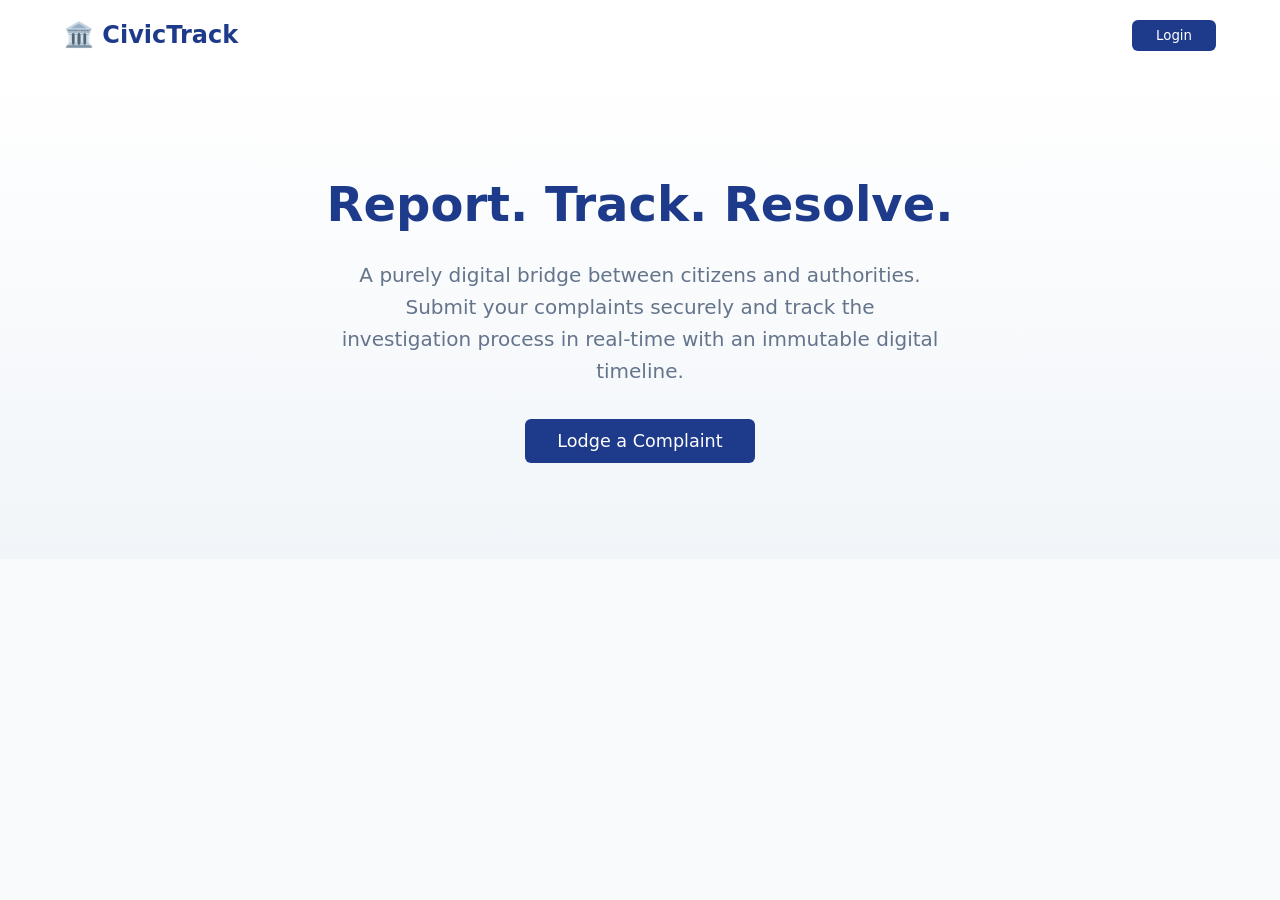
==== Civic Track/Civic Track/Frontend/index.html @ a19774f8 "set up frontend foundation" ====
<!DOCTYPE html>
<html lang="en">
<head>
    <meta charset="UTF-8">
    <meta name="viewport" content="width=device-width, initial-scale=1.0">
    <title>CivicTrack | Transparent Complaint Management</title>
    <link rel="stylesheet" href="styles.css">
</head>
<body>

    <header>
        <div class="logo">🏛️ CivicTrack</div>
        <nav>
            <button class="btn-primary" onclick="alert('Login portal coming in Phase 3!')">Login</button>
        </nav>
    </header>

    <main>
        <section class="hero">
            <h1>Report. Track. Resolve.</h1>
            <p>A purely digital bridge between citizens and authorities. Submit your complaints securely and track the investigation process in real-time with an immutable digital timeline.</p>
            <button class="btn-primary" style="font-size: 1.1rem; padding: 0.75rem 2rem;">Lodge a Complaint</button>
        </section>
    </main>

    <script src="app.js"></script>
</body>
</html>
---- Civic Track/Civic Track/Frontend/styles.css ----
:root {
    --primary-color: #1e3a8a; 
    --accent-color: #3b82f6;
    --background-light: #f8fafc;
    --text-dark: #0f172a;
    --text-light: #64748b;
    --shadow-sm: 0 1px 3px rgba(0,0,0,0.1);
    --shadow-md: 0 4px 6px -1px rgba(0,0,0,0.1);
}

* {
    margin: 0;
    padding: 0;
    box-sizing: border-box;
    font-family: 'Segoe UI', system-ui, sans-serif;
}

body {
    background-color: var(--background-light);
    color: var(--text-dark);
    line-height: 1.6;
}


header {
    background-color: white;
    padding: 1rem 5%;
    display: flex;
    justify-content: space-between;
    align-items: center;
    box-shadow: var(--shadow-sm);
}

.logo {
    font-size: 1.5rem;
    font-weight: bold;
    color: var(--primary-color);
}

.btn-primary {
    background-color: var(--primary-color);
    color: white;
    padding: 0.5rem 1.5rem;
    border: none;
    border-radius: 6px;
    cursor: pointer;
    font-weight: 500;
    transition: background-color 0.3s;
}

.btn-primary:hover {
    background-color: var(--accent-color);
}

/* Hero Section */
.hero {
    text-align: center;
    padding: 6rem 1rem;
    background: linear-gradient(to bottom, #ffffff, #f1f5f9);
}

.hero h1 {
    font-size: 3rem;
    margin-bottom: 1rem;
    color: var(--primary-color);
}

.hero p {
    font-size: 1.25rem;
    color: var(--text-light);
    max-width: 600px;
    margin: 0 auto 2rem auto;
}
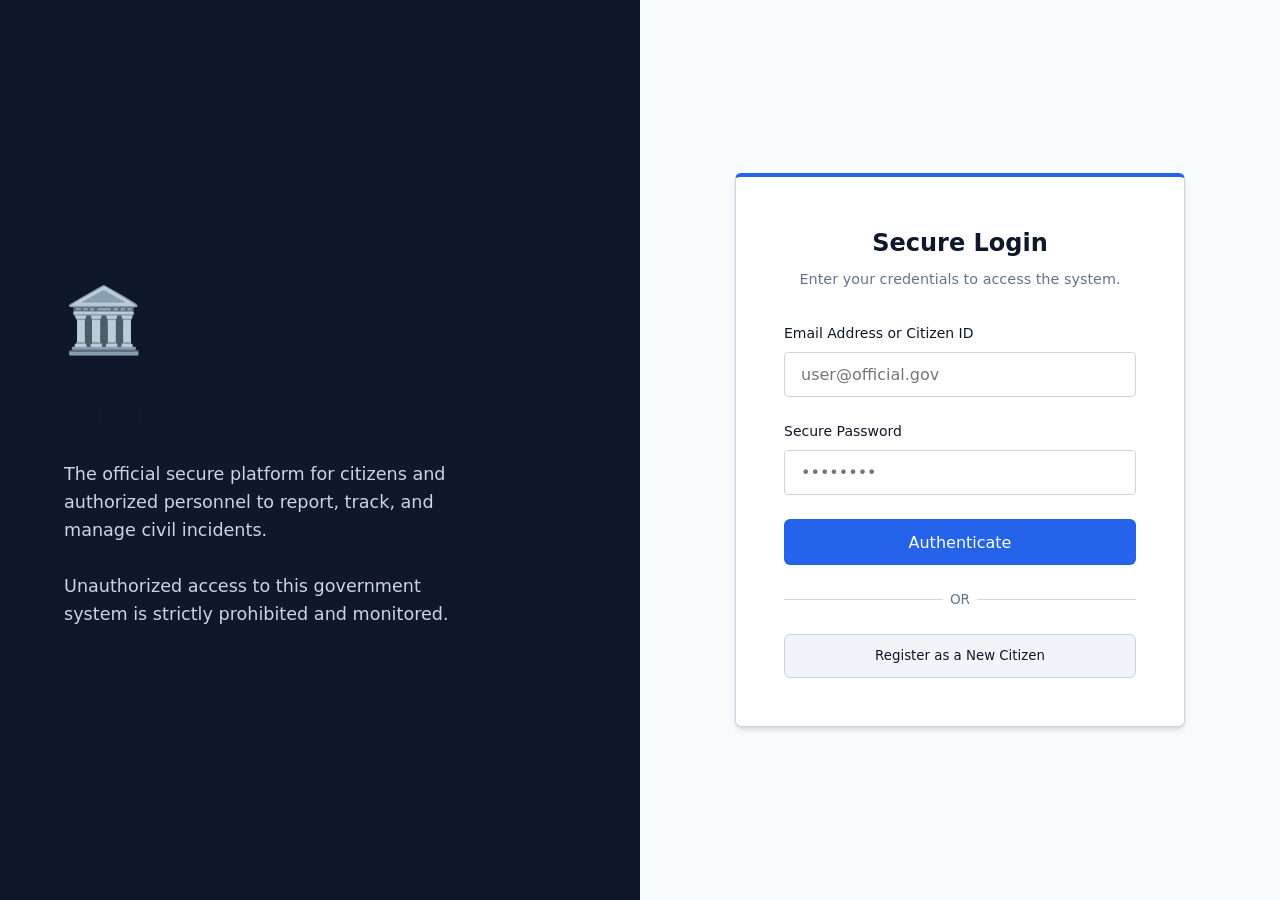
==== commit f6fac26d: "updating frontend connection" ====
--- a/Civic Track/Civic Track/Frontend/index.html
+++ b/Civic Track/Civic Track/Frontend/index.html
@@ -3,26 +3,111 @@
 <head>
     <meta charset="UTF-8">
     <meta name="viewport" content="width=device-width, initial-scale=1.0">
-    <title>CivicTrack | Transparent Complaint Management</title>
+    <title>CivicTrack | Official Government Portal</title>
+    <!-- We are utilizing our newly authored Enterprise Design System -->
     <link rel="stylesheet" href="styles.css">
+    
+    <style>
+        /* Specific overrides for the Auth Page */
+        .auth-card {
+            width: 100%;
+            max-width: 450px;
+            padding: 3rem;
+            margin: 0 auto;
+            border-top: 4px solid var(--primary-blue);
+        }
+
+        .auth-header {
+            margin-bottom: 2rem;
+            text-align: center;
+        }
+
+        .auth-header h2 {
+            font-size: 1.5rem;
+            color: var(--text-dark);
+            margin-bottom: 0.5rem;
+        }
+
+        .auth-header p {
+            color: var(--text-muted);
+            font-size: 0.9rem;
+        }
+
+        .seal {
+            font-size: 4rem;
+            margin-bottom: 1rem;
+            opacity: 0.9;
+        }
+
+        .auth-divider {
+            display: flex;
+            align-items: center;
+            text-align: center;
+            margin: 1.5rem 0;
+            color: var(--text-muted);
+            font-size: 0.85rem;
+        }
+
+        .auth-divider::before, .auth-divider::after {
+            content: '';
+            flex: 1;
+            border-bottom: 1px solid var(--border-color);
+        }
+
+        .auth-divider:not(:empty)::before { margin-right: .5em; }
+        .auth-divider:not(:empty)::after { margin-left: .5em; }
+
+    </style>
 </head>
 <body>
 
-    <header>
-        <div class="logo">🏛️ CivicTrack</div>
-        <nav>
-            <button class="btn-primary" onclick="alert('Login portal coming in Phase 3!')">Login</button>
-        </nav>
-    </header>
+    <div class="split-layout">
+        
+        <!-- Left Side: Official Institutional Branding (Dark/Dense) -->
+        <div class="split-left">
+            <div class="seal">🏛️</div>
+            <h1 style="font-size: 2.5rem; margin-bottom: 1rem;">CivicTrack Portal</h1>
+            <p style="font-size: 1.1rem; color: #cbd5e1; max-width: 400px; line-height: 1.6;">
+                The official secure platform for citizens and authorized personnel to report, track, and manage civil incidents. 
+                <br><br>
+                Unauthorized access to this government system is strictly prohibited and monitored.
+            </p>
+        </div>
 
-    <main>
-        <section class="hero">
-            <h1>Report. Track. Resolve.</h1>
-            <p>A purely digital bridge between citizens and authorities. Submit your complaints securely and track the investigation process in real-time with an immutable digital timeline.</p>
-            <button class="btn-primary" style="font-size: 1.1rem; padding: 0.75rem 2rem;">Lodge a Complaint</button>
-        </section>
-    </main>
+        <!-- Right Side: Interaction Form (Light/Clean) -->
+        <div class="split-right">
+            
+            <div class="card auth-card">
+                <div class="auth-header">
+                    <h2>Secure Login</h2>
+                    <p>Enter your credentials to access the system.</p>
+                </div>
 
-    <script src="app.js"></script>
+                <form id="loginForm">
+                    <div class="form-group">
+                        <label class="form-label">Email Address or Citizen ID</label>
+                        <input type="email" class="form-control" placeholder="user@official.gov" required>
+                    </div>
+
+                    <div class="form-group">
+                        <label class="form-label">Secure Password</label>
+                        <input type="password" class="form-control" placeholder="••••••••" required>
+                    </div>
+
+                    <button type="button" class="btn-primary" style="width: 100%; padding: 0.85rem;" onclick="alert('Login Endpoint pending Phase 3!')">Authenticate</button>
+                    
+                    <div class="auth-divider">OR</div>
+
+                    <button type="button" class="btn-secondary" style="width: 100%; padding: 0.85rem;" onclick="window.location.href='dashboard.html'">
+                        Register as a New Citizen
+                    </button>
+                </form>
+
+            </div>
+
+        </div>
+
+    </div>
+
 </body>
 </html>
--- a/Civic Track/Civic Track/Frontend/styles.css
+++ b/Civic Track/Civic Track/Frontend/styles.css
@@ -1,74 +1,260 @@
+/* 
+  CIVICTRACK ENTERPRISE DESIGN SYSTEM
+  Strict adherence to Government-grade, high-density, accessible UI guidelines.
+*/
 
 :root {
-    --primary-color: #1e3a8a; 
-    --accent-color: #3b82f6;
-    --background-light: #f8fafc;
+    /* Color Palette */
+    --primary-blue: #2563eb;       
+    --hover-blue: #1d4ed8;
+    --sidebar-dark: #0f172a;       
+    --sidebar-hover: #1e293b;
+    
+    --bg-light: #f8fafc;           
+    --bg-white: #ffffff;
+    
     --text-dark: #0f172a;
-    --text-light: #64748b;
-    --shadow-sm: 0 1px 3px rgba(0,0,0,0.1);
-    --shadow-md: 0 4px 6px -1px rgba(0,0,0,0.1);
-}
-
+    --text-muted: #64748b;
+    --border-color: #cbd5e1;
+
+    /* Status & Priority Colors */
+    --status-pending-bg: #fef08a;  --status-pending-text: #854d0e;
+    --status-invest-bg: #bfdbfe;   --status-invest-text: #1e3a8a;
+    --status-resolv-bg: #bbf7d0;   --status-resolv-text: #166534;
+    
+    --priority-high: #ef4444;
+    --priority-med: #eab308;
+    --priority-low: #22c55e;
+
+    /* Structural Variables */
+    --radius-sm: 4px;
+    --radius-md: 6px;
+    --radius-lg: 8px;
+    
+    --shadow-subtle: 0 1px 2px 0 rgba(0, 0, 0, 0.05);
+    --shadow-card: 0 4px 6px -1px rgba(0, 0, 0, 0.1), 0 2px 4px -2px rgba(0, 0, 0, 0.1);
+    --shadow-xl: 0 20px 25px -5px rgba(0, 0, 0, 0.1), 0 10px 10px -5px rgba(0, 0, 0, 0.04);
+}
+
+/* ==================================
+   GLOBAL RESET
+================================== */
 * {
     margin: 0;
     padding: 0;
     box-sizing: border-box;
-    font-family: 'Segoe UI', system-ui, sans-serif;
+    font-family: 'Inter', 'Segoe UI', 'Roboto', system-ui, sans-serif;
 }
 
 body {
-    background-color: var(--background-light);
+    background-color: var(--bg-light);
     color: var(--text-dark);
-    line-height: 1.6;
-}
-
-
-header {
-    background-color: white;
-    padding: 1rem 5%;
+    line-height: 1.5;
+    -webkit-font-smoothing: antialiased;
+}
+
+h1, h2, h3, h4 {
+    font-weight: 600;
+    color: var(--text-dark);
+}
+
+a {
+    color: var(--primary-blue);
+    text-decoration: none;
+}
+a:hover { text-decoration: underline; }
+
+/* ==================================
+   COMMON COMPONENTS
+================================== */
+.card {
+    background-color: var(--bg-white);
+    border-radius: var(--radius-md);
+    box-shadow: var(--shadow-card);
+    padding: 2rem;
+    border: 1px solid var(--border-color);
+}
+
+/* Buttons */
+.btn-primary, .btn-secondary, .btn-small, .btn-danger {
+    display: inline-flex;
+    align-items: center;
+    justify-content: center;
+    border: none;
+    border-radius: var(--radius-md);
+    font-weight: 500;
+    cursor: pointer;
+    transition: all 0.2s ease-in-out;
+}
+
+.btn-primary { background-color: var(--primary-blue); color: white; padding: 0.75rem 1.5rem; font-size: 1rem; }
+.btn-primary:hover { background-color: var(--hover-blue); box-shadow: var(--shadow-subtle); }
+
+.btn-secondary { background-color: #f1f5f9; color: var(--text-dark); border: 1px solid var(--border-color); padding: 0.75rem 1.5rem; }
+.btn-secondary:hover { background-color: #e2e8f0; }
+
+.btn-small { padding: 0.5rem 1rem; font-size: 0.875rem; background-color: var(--primary-blue); color: white; }
+.btn-small:hover { background-color: var(--hover-blue); }
+
+.btn-danger { background-color: #fee2e2; color: #991b1b; padding: 0.5rem 1rem; border: 1px solid #fca5a5; font-size: 0.875rem;}
+.btn-danger:hover { background-color: #fecaca; }
+
+/* Forms */
+.form-group { margin-bottom: 1.5rem; }
+.form-label { display: block; margin-bottom: 0.5rem; font-weight: 500; font-size: 0.875rem; color: var(--text-dark); }
+.form-control {
+    width: 100%; padding: 0.75rem 1rem; border: 1px solid var(--border-color);
+    border-radius: var(--radius-sm); font-size: 1rem; background-color: var(--bg-white);
+    transition: border-color 0.2s, box-shadow 0.2s;
+}
+.form-control:focus { outline: none; border-color: var(--primary-blue); box-shadow: 0 0 0 3px rgba(37, 99, 235, 0.1); }
+
+/* ==================================
+   ENTERPRISE DATA TABLES
+================================== */
+.table-container {
+    width: 100%; overflow-x: auto; border-radius: var(--radius-md);
+    border: 1px solid var(--border-color); background-color: var(--bg-white);
+}
+
+table { width: 100%; border-collapse: collapse; text-align: left; }
+
+th {
+    background-color: #f1f5f9; color: var(--text-muted); font-weight: 600;
+    font-size: 0.875rem; text-transform: uppercase; letter-spacing: 0.05em;
+    padding: 1rem; border-bottom: 2px solid var(--border-color);
+    position: sticky; top: 0; z-index: 10;
+}
+
+td { padding: 1rem; border-bottom: 1px solid var(--border-color); font-size: 0.95rem; color: var(--text-dark); }
+tr:last-child td { border-bottom: none; }
+
+/* Row Interactions */
+.clickable-row {
+    cursor: pointer;
+    transition: background-color 0.15s ease;
+}
+.clickable-row:hover td {
+    background-color: #f8fafc;
+}
+/* Alternating rows for density */
+.clickable-row:nth-child(even) { background-color: #fdfdfd; }
+.clickable-row:nth-child(even):hover td { background-color: #f8fafc; }
+
+/* ==================================
+   STATUS BADGES & INDICATORS
+================================== */
+.badge {
+    display: inline-flex; align-items: center; padding: 0.25rem 0.75rem;
+    border-radius: 9999px; font-size: 0.75rem; font-weight: 600;
+    text-transform: uppercase; letter-spacing: 0.05em; border: 1px solid rgba(0,0,0,0.05);
+}
+
+.badge-pending { background-color: var(--status-pending-bg); color: var(--status-pending-text); }
+.badge-investigating { background-color: var(--status-invest-bg); color: var(--status-invest-text); }
+.badge-resolved { background-color: var(--status-resolv-bg); color: var(--status-resolv-text); }
+
+/* Priority Dot indicator */
+.priority-dot {
+    display: inline-block; width: 8px; height: 8px; border-radius: 50%; margin-right: 6px;
+}
+.priority-dot.High { background-color: var(--priority-high); box-shadow: 0 0 4px var(--priority-high); }
+.priority-dot.Medium { background-color: var(--priority-med); }
+.priority-dot.Low { background-color: var(--priority-low); }
+
+.tracking-code { font-family: 'Courier New', Courier, monospace; font-weight: 700; color: var(--sidebar-dark); background-color: #e2e8f0; padding: 0.15rem 0.4rem; border-radius: 4px; }
+
+/* ==================================
+   LAYOUT ABSTRACTIONS
+================================== */
+.split-layout { display: grid; grid-template-columns: 1fr 1fr; min-height: 100vh; }
+.split-left { background-color: var(--sidebar-dark); color: white; padding: 4rem; display: flex; flex-direction: column; justify-content: center; }
+.split-right { background-color: var(--bg-light); display: flex; align-items: center; justify-content: center; padding: 2rem; }
+
+.dashboard-layout { display: grid; grid-template-columns: 260px 1fr; min-height: 100vh; }
+.sidebar-citizen { background-color: var(--primary-blue); color: white; }
+.sidebar-officer { background-color: var(--sidebar-dark); color: white; }
+
+.sidebar { padding: 2rem 1.5rem; box-shadow: 2px 0 5px rgba(0,0,0,0.05); z-index: 20; position: sticky; top:0; height: 100vh;}
+.sidebar h2 { color: white; font-size: 1.5rem; margin-bottom: 2rem; padding-bottom: 1rem; border-bottom: 1px solid rgba(255,255,255,0.1); }
+.sidebar ul { list-style: none; }
+.sidebar li { padding: 0.75rem 1rem; margin-bottom: 0.5rem; border-radius: var(--radius-sm); font-weight: 500; cursor: pointer; transition: background-color 0.2s; }
+.sidebar-citizen li:hover, .sidebar-citizen .active-tab { background-color: var(--hover-blue); }
+.sidebar-officer li:hover, .sidebar-officer .active-tab { background-color: var(--sidebar-hover); }
+
+/* Sidebar Divider */
+.sidebar-divider { height: 1px; background-color: rgba(255,255,255,0.1); margin: 1.5rem 0; }
+
+.content-area { padding: 2rem 3rem; background-color: var(--bg-light); height: 100vh; overflow-y: auto; }
+
+/* ==================================
+   NEW: ADMIN ADVANCED COMPONENTS
+================================== */
+
+/* Top Summary Statistics Bar */
+.stats-grid {
+    display: grid;
+    grid-template-columns: repeat(5, 1fr);
+    gap: 1rem;
+    margin-bottom: 2rem;
+}
+
+.stat-card {
+    background: var(--bg-white);
+    border: 1px solid var(--border-color);
+    border-radius: var(--radius-md);
+    padding: 1.25rem 1rem;
+    box-shadow: var(--shadow-subtle);
     display: flex;
-    justify-content: space-between;
-    align-items: center;
-    box-shadow: var(--shadow-sm);
-}
-
-.logo {
-    font-size: 1.5rem;
-    font-weight: bold;
-    color: var(--primary-color);
-}
-
-.btn-primary {
-    background-color: var(--primary-color);
-    color: white;
-    padding: 0.5rem 1.5rem;
-    border: none;
-    border-radius: 6px;
-    cursor: pointer;
-    font-weight: 500;
-    transition: background-color 0.3s;
-}
-
-.btn-primary:hover {
-    background-color: var(--accent-color);
-}
-
-/* Hero Section */
-.hero {
-    text-align: center;
-    padding: 6rem 1rem;
-    background: linear-gradient(to bottom, #ffffff, #f1f5f9);
-}
-
-.hero h1 {
-    font-size: 3rem;
-    margin-bottom: 1rem;
-    color: var(--primary-color);
-}
-
-.hero p {
-    font-size: 1.25rem;
-    color: var(--text-light);
-    max-width: 600px;
-    margin: 0 auto 2rem auto;
-}
+    flex-direction: column;
+}
+
+.stat-title { font-size: 0.75rem; text-transform: uppercase; color: var(--text-muted); font-weight: 600; margin-bottom: 0.5rem; }
+.stat-value { font-size: 1.75rem; font-weight: 700; color: var(--text-dark); }
+
+/* Slide-Over Detail Panel */
+.slide-over-overlay {
+    position: fixed; top: 0; left: 0; right: 0; bottom: 0;
+    background-color: rgba(15, 23, 42, 0.4);
+    backdrop-filter: blur(2px);
+    z-index: 40;
+    opacity: 0;
+    visibility: hidden;
+    transition: all 0.3s ease;
+}
+
+.slide-over-overlay.active { opacity: 1; visibility: visible; }
+
+.slide-over-panel {
+    position: fixed; top: 0; right: -500px; width: 450px; height: 100vh;
+    background-color: var(--bg-white); box-shadow: var(--shadow-xl);
+    z-index: 50; transition: right 0.3s cubic-bezier(0.4, 0, 0.2, 1);
+    display: flex; flex-direction: column;
+    border-left: 1px solid var(--border-color);
+}
+
+.slide-over-panel.open { right: 0; }
+
+.slide-header {
+    padding: 1.5rem 2rem; border-bottom: 1px solid var(--border-color);
+    display: flex; justify-content: space-between; align-items: center;
+    background-color: #f8fafc;
+}
+
+.slide-header h3 { margin: 0; font-size: 1.25rem; }
+.btn-close { background: none; border: none; font-size: 1.5rem; color: var(--text-muted); cursor: pointer; }
+.btn-close:hover { color: var(--text-dark); }
+
+.slide-body { padding: 2rem; flex: 1; overflow-y: auto; }
+.detail-group { margin-bottom: 1.5rem; }
+.detail-label { font-size: 0.75rem; color: var(--text-muted); text-transform: uppercase; font-weight: 600; margin-bottom: 0.25rem;}
+.detail-value { font-size: 1rem; color: var(--text-dark); }
+
+.slide-footer { padding: 1.5rem 2rem; border-top: 1px solid var(--border-color); background-color: #f8fafc; display: flex; gap: 1rem; }
+
+/* Enhanced Error State */
+.error-state {
+    padding: 4rem 2rem; text-align: center; color: var(--text-muted);
+}
+.error-icon { font-size: 3rem; margin-bottom: 1rem; color: #f87171; }
+.error-title { font-size: 1.25rem; font-weight: 600; color: var(--text-dark); margin-bottom: 0.5rem; }
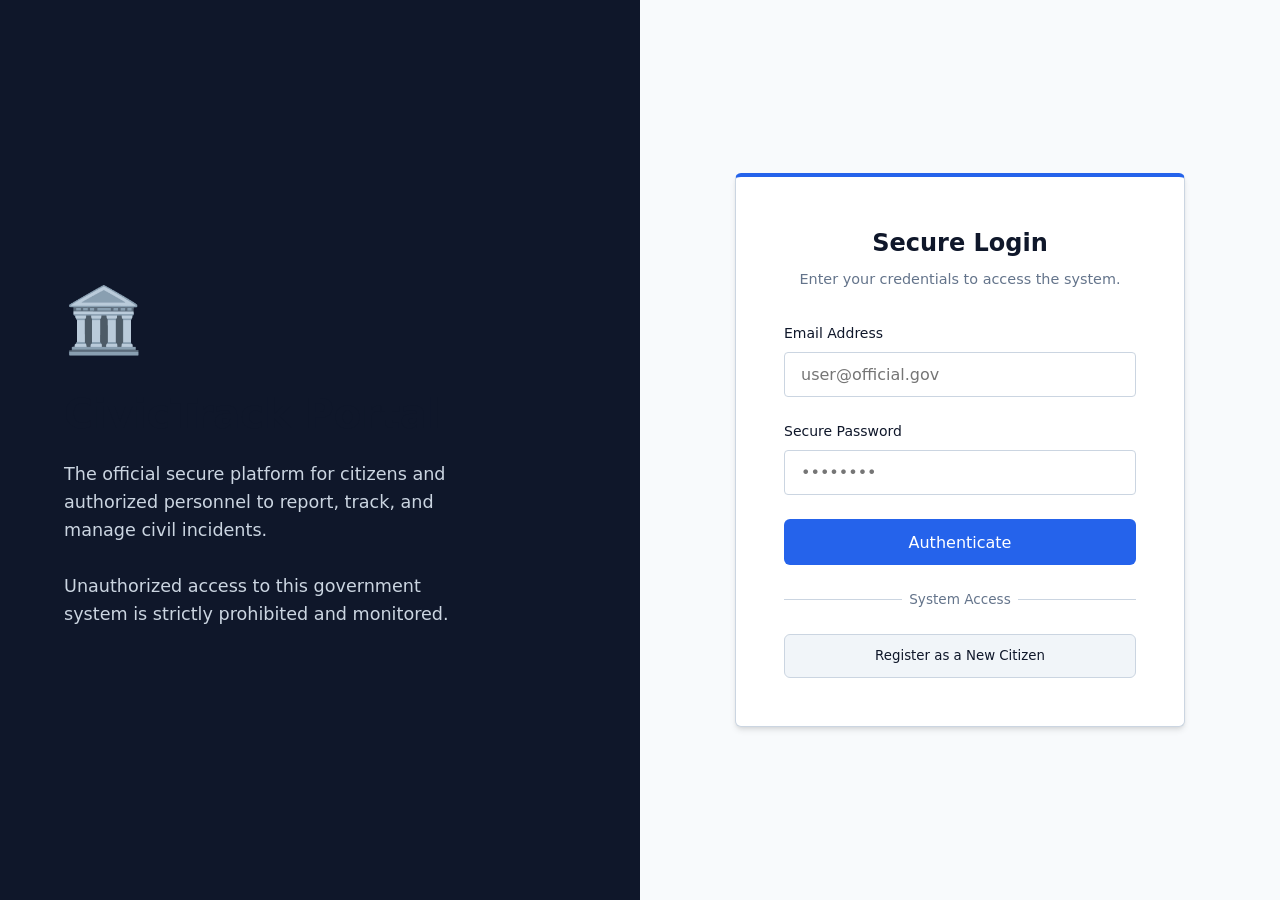
==== commit 421cb771: "adding authentication and security" ====
--- a/Civic Track/Civic Track/Frontend/index.html
+++ b/Civic Track/Civic Track/Frontend/index.html
@@ -85,20 +85,19 @@
 
                 <form id="loginForm">
                     <div class="form-group">
-                        <label class="form-label">Email Address or Citizen ID</label>
-                        <input type="email" class="form-control" placeholder="user@official.gov" required>
+                        <label class="form-label">Email Address</label>
+                        <input type="email" id="loginEmail" class="form-control" placeholder="user@official.gov" required>
                     </div>
 
                     <div class="form-group">
                         <label class="form-label">Secure Password</label>
-                        <input type="password" class="form-control" placeholder="••••••••" required>
+                        <input type="password" id="loginPassword" class="form-control" placeholder="••••••••" required>
                     </div>
 
-                    <button type="button" class="btn-primary" style="width: 100%; padding: 0.85rem;" onclick="alert('Login Endpoint pending Phase 3!')">Authenticate</button>
+                    <button type="button" class="btn-primary" style="width: 100%; padding: 0.85rem;" onclick="secureLogin()">Authenticate</button>
                     
-                    <div class="auth-divider">OR</div>
-
-                    <button type="button" class="btn-secondary" style="width: 100%; padding: 0.85rem;" onclick="window.location.href='dashboard.html'">
+                    <div class="auth-divider">System Access</div>
+                    <button type="button" class="btn-secondary" style="width: 100%; padding: 0.85rem;" onclick="window.location.href='register.html'">
                         Register as a New Citizen
                     </button>
                 </form>
@@ -109,5 +108,40 @@
 
     </div>
 
+    <script>
+        const API_BASE_URL = 'http://localhost:5079/api';
+
+        async function secureLogin() {
+            const email = document.getElementById('loginEmail').value;
+            const password = document.getElementById('loginPassword').value;
+
+            if (!email || !password) return alert("Please enter credentials.");
+
+            try {
+                const response = await fetch(`${API_BASE_URL}/Auth/login`, {
+                    method: 'POST',
+                    headers: { 'Content-Type': 'application/json' },
+                    body: JSON.stringify({ email, password })
+                });
+
+                if (response.ok) {
+                    const user = await response.json();
+                    
+                    localStorage.setItem('civicUser', JSON.stringify(user));
+
+                    if (user.role === 'Officer' || user.role === 'Admin') {
+                        window.location.href = 'admin.html';
+                    } else {
+                        window.location.href = 'dashboard.html';
+                    }
+                } else {
+                    alert("Login Failed: Unauthorized Access.");
+                }
+            } catch (error) {
+                console.error("Login failed:", error);
+                alert("Terminal Error: Cannot connect to secure server.");
+            }
+        }
+    </script>
 </body>
 </html>
